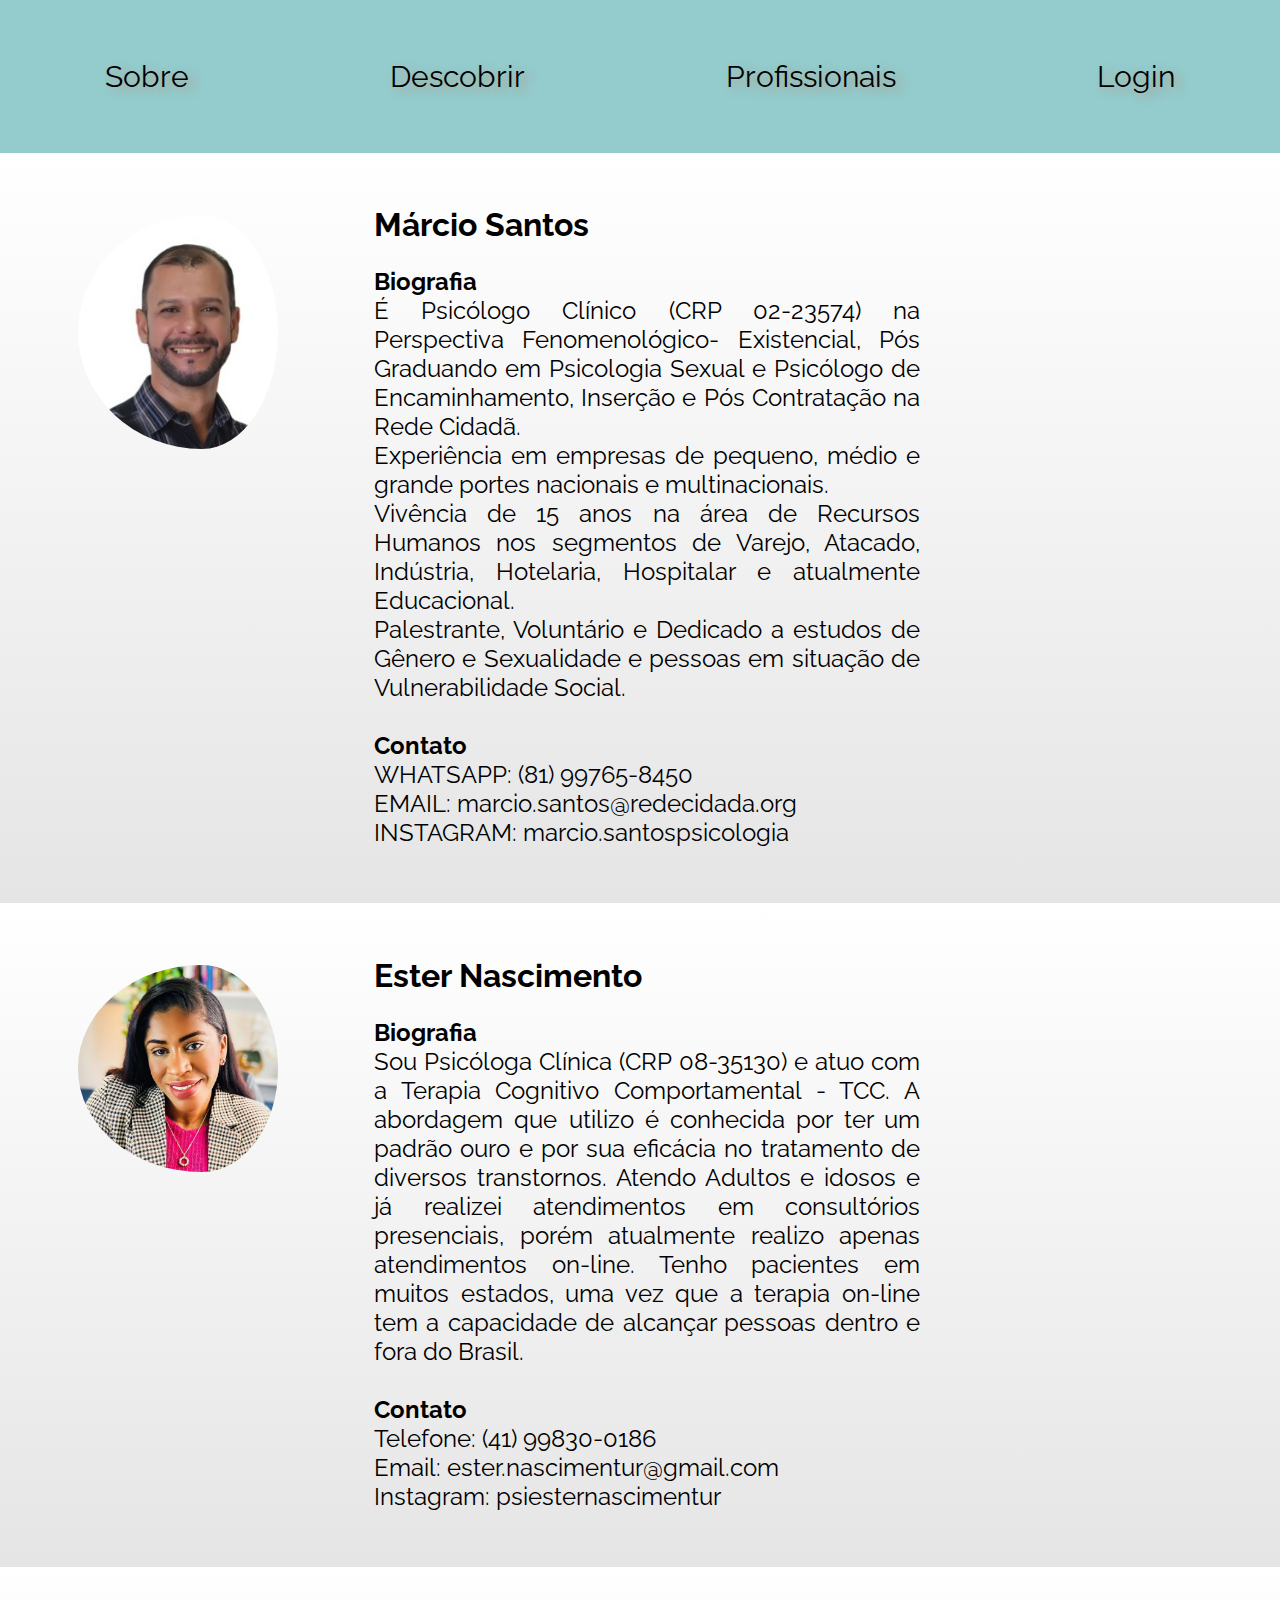
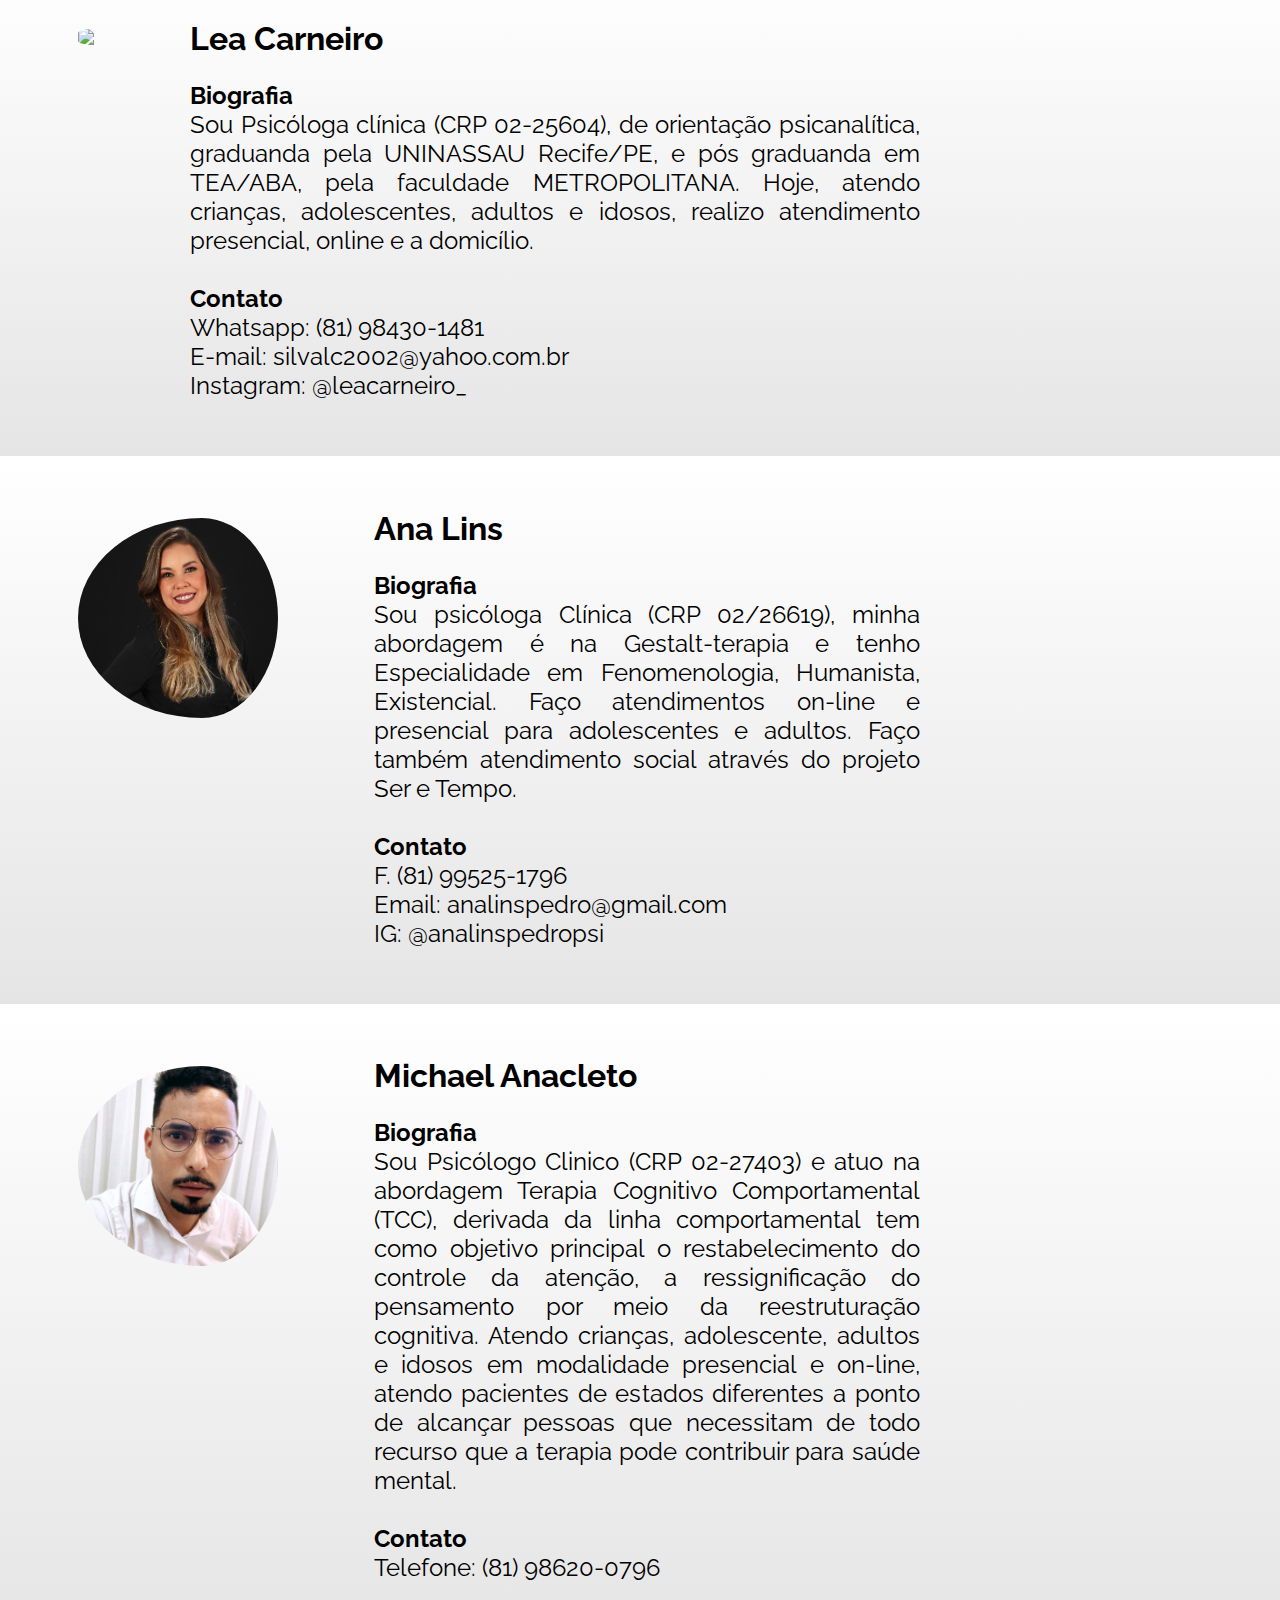
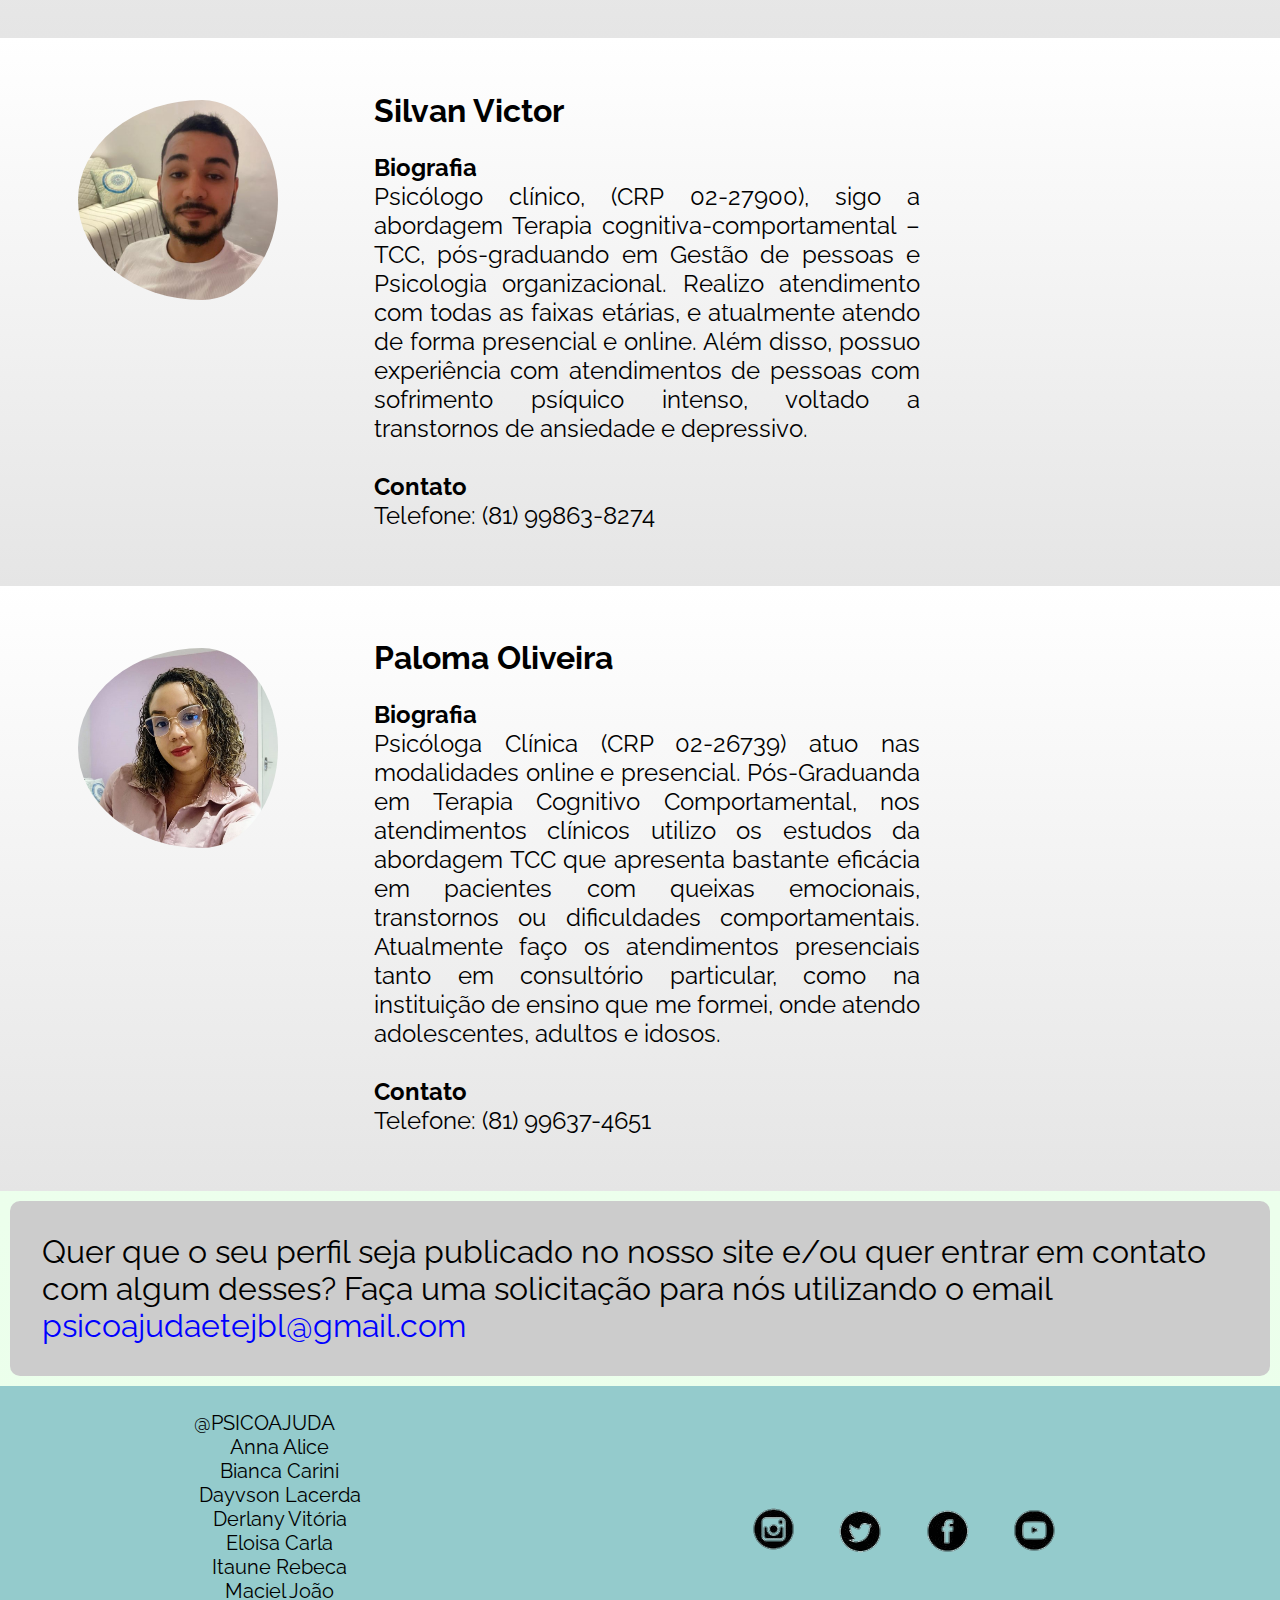
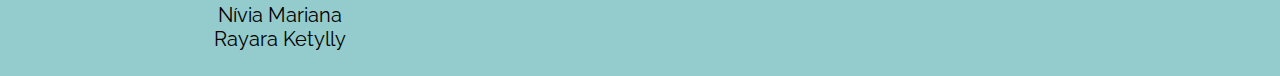
==== medico.html @ 3ae2b4f4 "Add files via upload" ====
<!DOCTYPE html>
<html lang="pt">

<head>
    <meta charset="UTF-8">
    <title>Medicos</title>
    <link rel="stylesheet" type="text/css" href="medico.css" />
</head>

<body>

    <header>

        <a href="index.html">
            <div id="sobre" class="cima">Sobre</div>
        </a>

        <a href="descobrir.html">
            <div id="descobrir" class="cima">Descobrir</div>
        </a>


        <a href="medico.html">
            <div id="medico" class="cima">Profissionais</div>
        </a>

        <a href="esqueleto.html">
            <div id="login" class="cima">Login</div>
        </a>

    </header>

    <div>



        <div class="container">
            <section>
                <img id="mulher" src="marcio.jpg">
            </section>
            <section>
                <h1>Márcio Santos</h1>

                <p id="text5">
                    <b>Biografia</b> <br>
                    É Psicólogo Clínico (CRP 02-23574) na Perspectiva Fenomenológico- Existencial, Pós Graduando em
                    Psicologia Sexual e Psicólogo de Encaminhamento, Inserção e Pós Contratação na Rede Cidadã. <br>
                    Experiência em empresas de pequeno, médio e grande portes nacionais e multinacionais. <br>
                    Vivência de 15 anos na área de Recursos Humanos nos segmentos de Varejo, Atacado, Indústria,
                    Hotelaria, Hospitalar e atualmente Educacional. <br>
                    Palestrante, Voluntário e Dedicado a estudos de Gênero e Sexualidade e pessoas em situação de
                    Vulnerabilidade Social. <br> <br>

                    <b>Contato</b> <br>
                    WHATSAPP: (81) 99765-8450 <br>
                    EMAIL: marcio.santos@redecidada.org <br>
                    INSTAGRAM: marcio.santospsicologia <br>

                </p>

            </section>
        </div>



        <div class="container">
            <section>
                <img id="mulher" src="ester.jpg">
            </section>
            <section>
                <h1>Ester Nascimento</h1>

                <p id="text5">
                    <b>Biografia</b> <br>
                    Sou Psicóloga Clínica (CRP 08-35130) e atuo com a Terapia Cognitivo Comportamental - TCC. A
                    abordagem que utilizo é conhecida por ter um padrão ouro e por sua eficácia no tratamento de
                    diversos transtornos. Atendo Adultos e idosos e já realizei atendimentos em consultórios
                    presenciais, porém atualmente realizo apenas atendimentos on-line. Tenho pacientes em
                    muitos estados, uma vez que a terapia on-line tem a capacidade de alcançar pessoas dentro e
                    fora do Brasil. <br><br>

                    <b>Contato</b> <br>
                    Telefone: (41) 99830-0186 <br>
                    Email: ester.nascimentur@gmail.com <br>
                    Instagram: psiesternascimentur

                </p>

            </section>
        </div>




        <div class="container">
            <section>
                <img id="mulher" src="medica.jpg">
            </section>
            <section>
                <h1>Lea Carneiro</h1>

                <p id="text5">
                    <b>Biografia</b> <br>
                    Sou Psicóloga clínica (CRP 02-25604), de orientação psicanalítica, graduanda pela UNINASSAU
                    Recife/PE, e pós graduanda em TEA/ABA, pela faculdade METROPOLITANA. Hoje, atendo
                    crianças, adolescentes, adultos e idosos, realizo atendimento presencial, online e a domicílio.
                    <br><br>

                    <b>Contato</b> <br>
                    Whatsapp: (81) 98430-1481 <br>
                    E-mail: silvalc2002@yahoo.com.br <br>
                    Instagram: @leacarneiro_
                </p>

            </section>
        </div>

        <!-- ------------------------------------------------------------------------------------------------------------------ -->


        <div class="container">
            <section>
                <img id="mulher" src="ronaldo.jpg ">
            </section>
            <section>
                <h1>Ana Lins</h1>
                <p id="text5">
                    <b>Biografia</b> <br>
                    Sou psicóloga Clínica (CRP 02/26619), minha abordagem é na Gestalt-terapia e tenho
                    Especialidade em Fenomenologia, Humanista, Existencial. Faço atendimentos on-line e
                    presencial para adolescentes e adultos. Faço também atendimento social através do projeto
                    Ser e Tempo. <br><br>

                    <b>Contato</b> <br>
                    F. (81) 99525-1796 <br>
                    Email: analinspedro@gmail.com <br>
                    IG: @analinspedropsi
                </p>



            </section>
        </div>

        <div class="container">
            <section>
                <img id="mulher" src="elias.jpg">
            </section>
            <section>


                <h1>Michael Anacleto</h1>
                <p id="text5">
                    <b>Biografia</b> <br>
                    Sou Psicólogo Clinico (CRP 02-27403) e atuo na abordagem Terapia Cognitivo Comportamental
                    (TCC), derivada da linha comportamental tem como objetivo principal o restabelecimento do
                    controle da atenção, a ressignificação do pensamento por meio da reestruturação cognitiva.
                    Atendo crianças, adolescente, adultos e idosos em modalidade presencial e on-line, atendo
                    pacientes de estados diferentes a ponto de alcançar pessoas que necessitam de todo recurso
                    que a terapia pode contribuir para saúde mental. <br><br>

                    <b>Contato</b> <br>
                    Telefone: (81) 98620-0796
                </p>


            </section>
        </div>

        <div class="container">
            <section>
                <img id="mulher" src="tania.jpg">
            </section>



            <section>
                <h1>Silvan Victor</h1>
                <p id="text5">
                    <b>Biografia</b> <br>

                    Psicólogo clínico, (CRP 02-27900), sigo a abordagem Terapia cognitiva-comportamental – TCC,
                    pós-graduando em Gestão de pessoas e Psicologia organizacional. Realizo atendimento com
                    todas as faixas etárias, e atualmente atendo de forma presencial e online. Além disso, possuo
                    experiência com atendimentos de pessoas com sofrimento psíquico intenso, voltado a
                    transtornos de ansiedade e depressivo. <br><br>

                    <b>Contato</b> <br>
                    Telefone: (81) 99863-8274
                </p>
            </section>
        </div>


        <div class="container">
            <section>
                <img id="mulher" src="maria.jpg">
            </section>


            <section>
                <h1>Paloma Oliveira</h1>
                <p id="text5">
                    <b>Biografia</b>  <br>
                    Psicóloga Clínica (CRP 02-26739) atuo nas modalidades online e presencial. Pós-Graduanda em
                    Terapia Cognitivo Comportamental, nos atendimentos clínicos utilizo os estudos da abordagem
                    TCC que apresenta bastante eficácia em pacientes com queixas emocionais, transtornos ou
                    dificuldades comportamentais. Atualmente faço os atendimentos presenciais tanto em
                    consultório particular, como na instituição de ensino que me formei, onde atendo
                    adolescentes, adultos e idosos. <br><br>
                    <b>Contato</b> <br>
                    Telefone: (81) 99637-4651
                </p>
            </section>
        </div>




    </div>

    <div id="anuncio">
        Quer que o seu perfil seja publicado no nosso site e/ou quer entrar em contato com algum desses? Faça uma
        solicitação para nós utilizando o email
        <div id="email">
            psicoajudaetejbl@gmail.com
        </div>
    </div>




    <footer>
        <p class="ctt">@PSICOAJUDA⠀⠀<br> Anna Alice</br> Bianca Carini<br> Dayvson Lacerda</br> Derlany Vitória</br>
            Eloisa Carla</br>Itaune Rebeca</br> Maciel João </br>Nívia Mariana</br> Rayara Ketylly</p>
        <div id="social">

            <a href="https://instagram.com/psico_ajuda24?igshid=MzRlODBiNWFlZA==">
                <img src="insta.png" target="_blank" alt="insta" id="soc">
            </a>

            <a href="https://x.com/Psico_ajuda?t=ynbPyqrm-tQVNUMPBoNpkQ&s=09">
                <img src="twitter.png" alt="twt" id="soc">
            </a>

            <a href="https://www.facebook.com/profile.php?id=61552088766012&mibextid=ZbWKwL">
                <img src="face.png" alt="face" id="soc">
            </a>

            <a href="https://youtube.com/@Psicoajuda-yl5be?si=GUYVk2dxieDjuecn">
                <img src="youtube.png" alt="YT" id="soc">
            </a>
        </div>
    </footer>




</body>

</html>
---- medico.css ----
@import url('https://fonts.googleapis.com/css2?family=Kaisei+HarunoUmi&display=swap');

@import url('https://fonts.googleapis.com/css2?family=Gloock&family=Raleway&display=swap');

#caixote {
	margin: 30px;
	padding-top: 0;
}

#um {
	border-radius: 10px;

}


#dois {
	background-color: #8eaa95;
	box-shadow: 10px 10px 0px -3px rgba(255, 255, 255), 10px 10px rgba(0, 0, 0, 0.4), 20px 20px 0px -3px rgba(255, 255, 255), 20px 20px rgba(0, 0, 0, 0.3);




}


.container {
	display: flex;
	width: 100%;
}

#mulher {
	width: 400px;
	margin: 30px 0 0 30px;
	padding-right: 0em;

}

#texto {
	max-width: 1200px;
}

.bee {
	display: inline-block;
	width: 42%;
	margin: 10px;
	padding: 20px;
	text-align: justify;
	margin-top: 0px;
}

#descricao {}

header {
	background-color: #94CBCC;
	padding: 5px;
	text-align: center;
	display: flex;
	margin-bottom: 0px;
	margin: auto;
	justify-content: space-around;
}

section {
	background: -webkit-gradient(linear, left top, left bottom, from(white), to(rgb(229, 229, 229))) no-repeat;
	padding: 2em 4em 2em 3em;
	padding-right: 0em;
	align-items: center;

}

#text5 {
	font-size: 1.5em;
	padding-right: 15em;
	text-align: justify;
}


footer {
	background-color: #94CBCC;
	padding: 5px;
	text-align: center;
	font-size: 20px;
	display: flex;

	align-items: center;

	margin-bottom: 0px;
	margin: auto;
	justify-content: space-around;
}

body {
	/*
			background: -webkit-gradient(linear, left top, left bottom, from(black), to(#dfffd5)) no-repeat;
			*/
	background: -webkit-gradient(linear, left top, left bottom, from(white), to(#eaffea)) no-repeat;
	font-family: 'Gloock', serif;
	font-family: 'Raleway', sans-serif;
	margin: 0;
	margin: 0;
	padding: 0;
}

img {
	float: center;
	margin: 0px 20px 0px 0px;
	vertical-align: top;
	display: inline;
}

#psico {
	width: 150px;
	height: auto;
	vertical-align: justify;
}



.cima {
	color: #000000;
	display: inline-block;
	margin: 54px 30px;
	text-align: center;
	padding: 0px;
	font-size: 30px;
	background-color: #94CBCC;
	text-shadow: rgba(180, 145, 123, 0.7)6px 4px 9px;
}



a {
	text-decoration: none;
	color: black;
}

.gold {
	margin: 50%;
}



.botoes {

	display: flex;
	justify-content: center;
	padding: 2em;
}

#ghost {
	width: 20%;
	border-radius: 25px;
	/* opacity: 0.8;
    filter: blur(5px); */
	border: 10px;
	border-width: 5px;
	border-style: dashed;
}

#clica {
	position: absolute;
	margin-top: 25%;
	font-size: 2em;
	letter-spacing: 7px;
}

#paragrafo {

	margin: 0 50px 50px 50px;

}

#up {

	display: flex;
	background: -webkit-gradient(linear, left top, right top, from(#ffffff), to(#f9ffff)) no-repeat;
	border-left: solid;
	border-width: 5px;
	padding: 2px 0 2px 5px;
	font-style: italic;
}

#mulher {
	width: 200px;
	border-radius: 100%;
	padding-right: 3em;
}

#anuncio {
	max-width: 100%;
	background: #cccccc;
	font-size: 2em;
	margin: 10px;
	padding: 1em;
	border-radius: 10px;
}

#email {
	color: blue;
}

@media (max-width: 768px) {
	.bee {
		display: inline-block;
		margin: auto;
		padding: 20px;
		text-align: justify;
		margin-top: 0px;
		align-items: flex-start;
		font-size: 15px;
	}

	#caixote {
		display: flex;
		align-items: center;
		max-width: 500px;
		min-width: 300px;

		display: flex;
		flex-direction: column;
		margin-bottom: 2em;
		margin: auto;

	}

	.cima {
		color: #000000;
		display: inline-block;
		margin: auto;
		text-align: center;
		padding: 15px;
		font-size: 15px;
		background-color: #94CBCC;
		margin-top: 10px;
		text-shadow: rgba(180, 145, 123, 0.7)6px 4px 9px;
	}

	#psico {
		width: auto;
		height: 90px;
	}


	footer {
		font-size: 15px;
	}

	#soc {
		width: 50px;

	}

	#anuncio {
		font-size: 20px;
	}

	#mulher {
		width: 100px;
	}
}
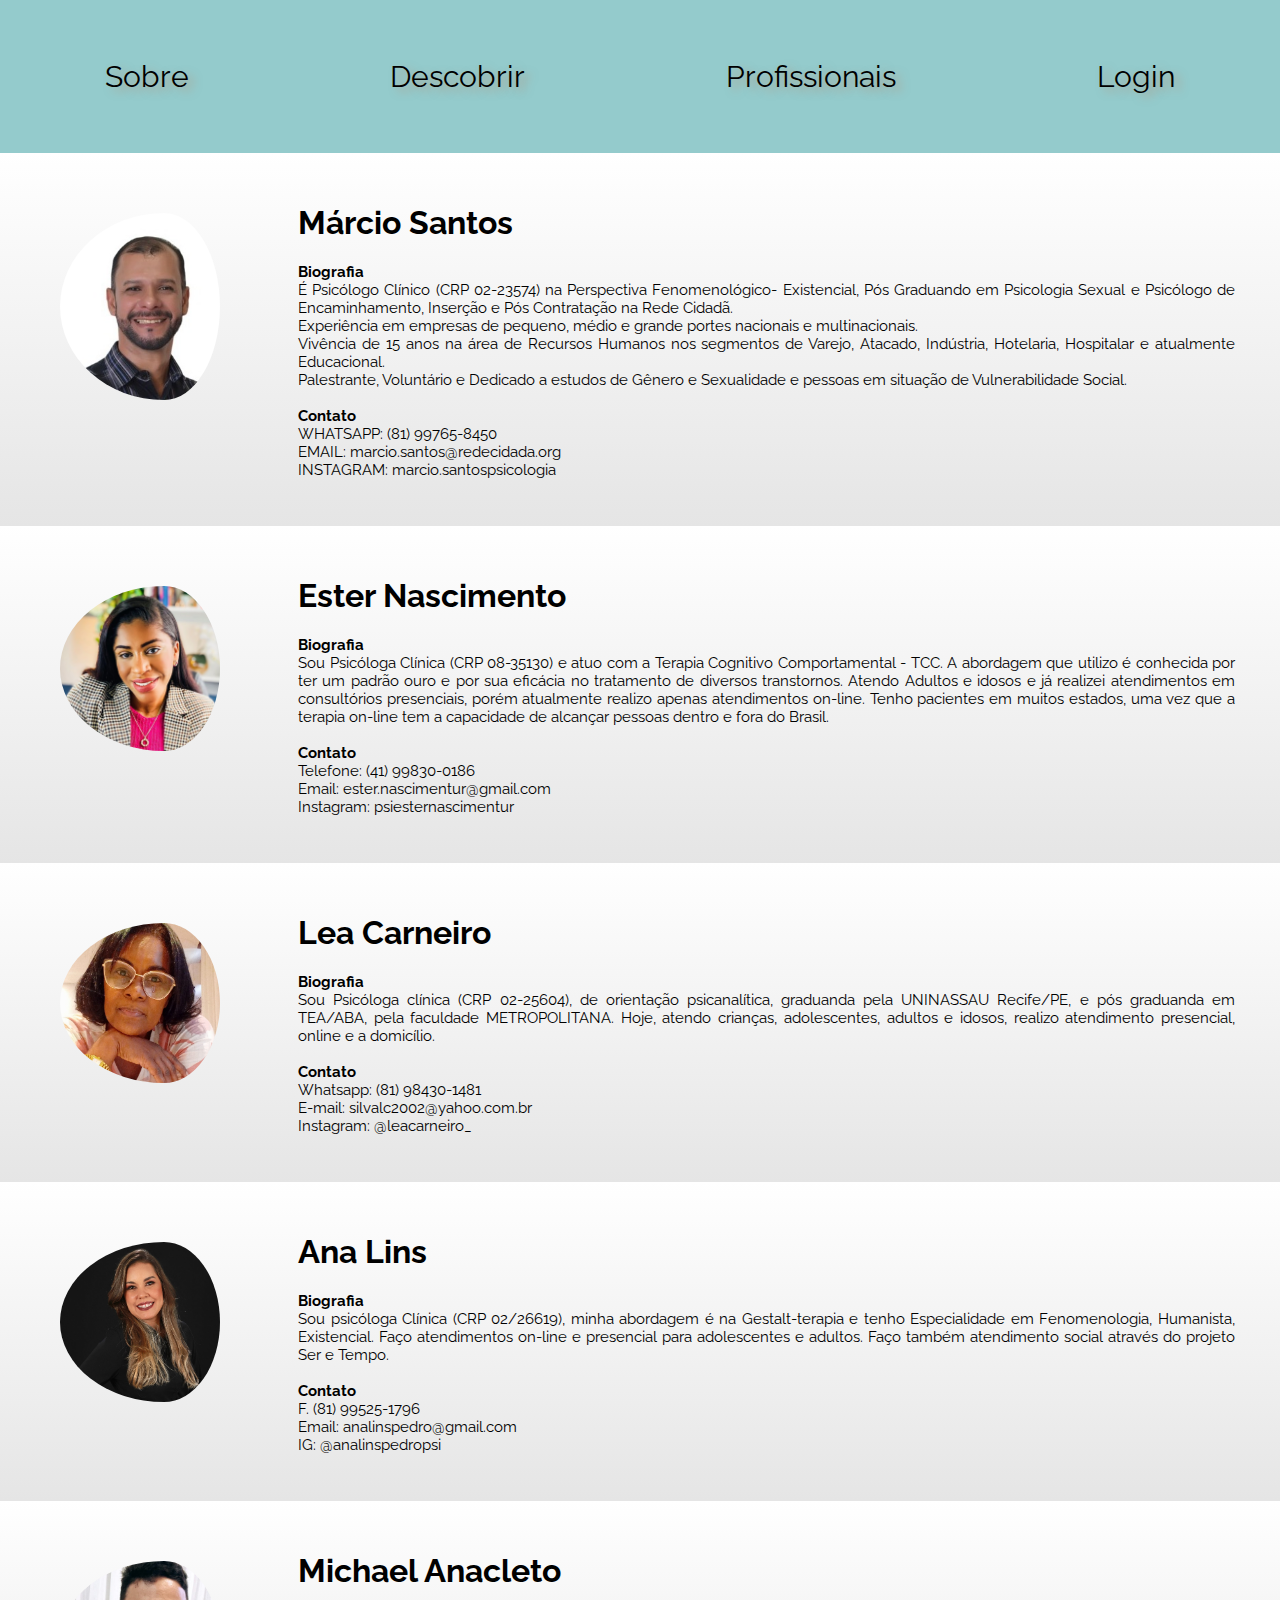
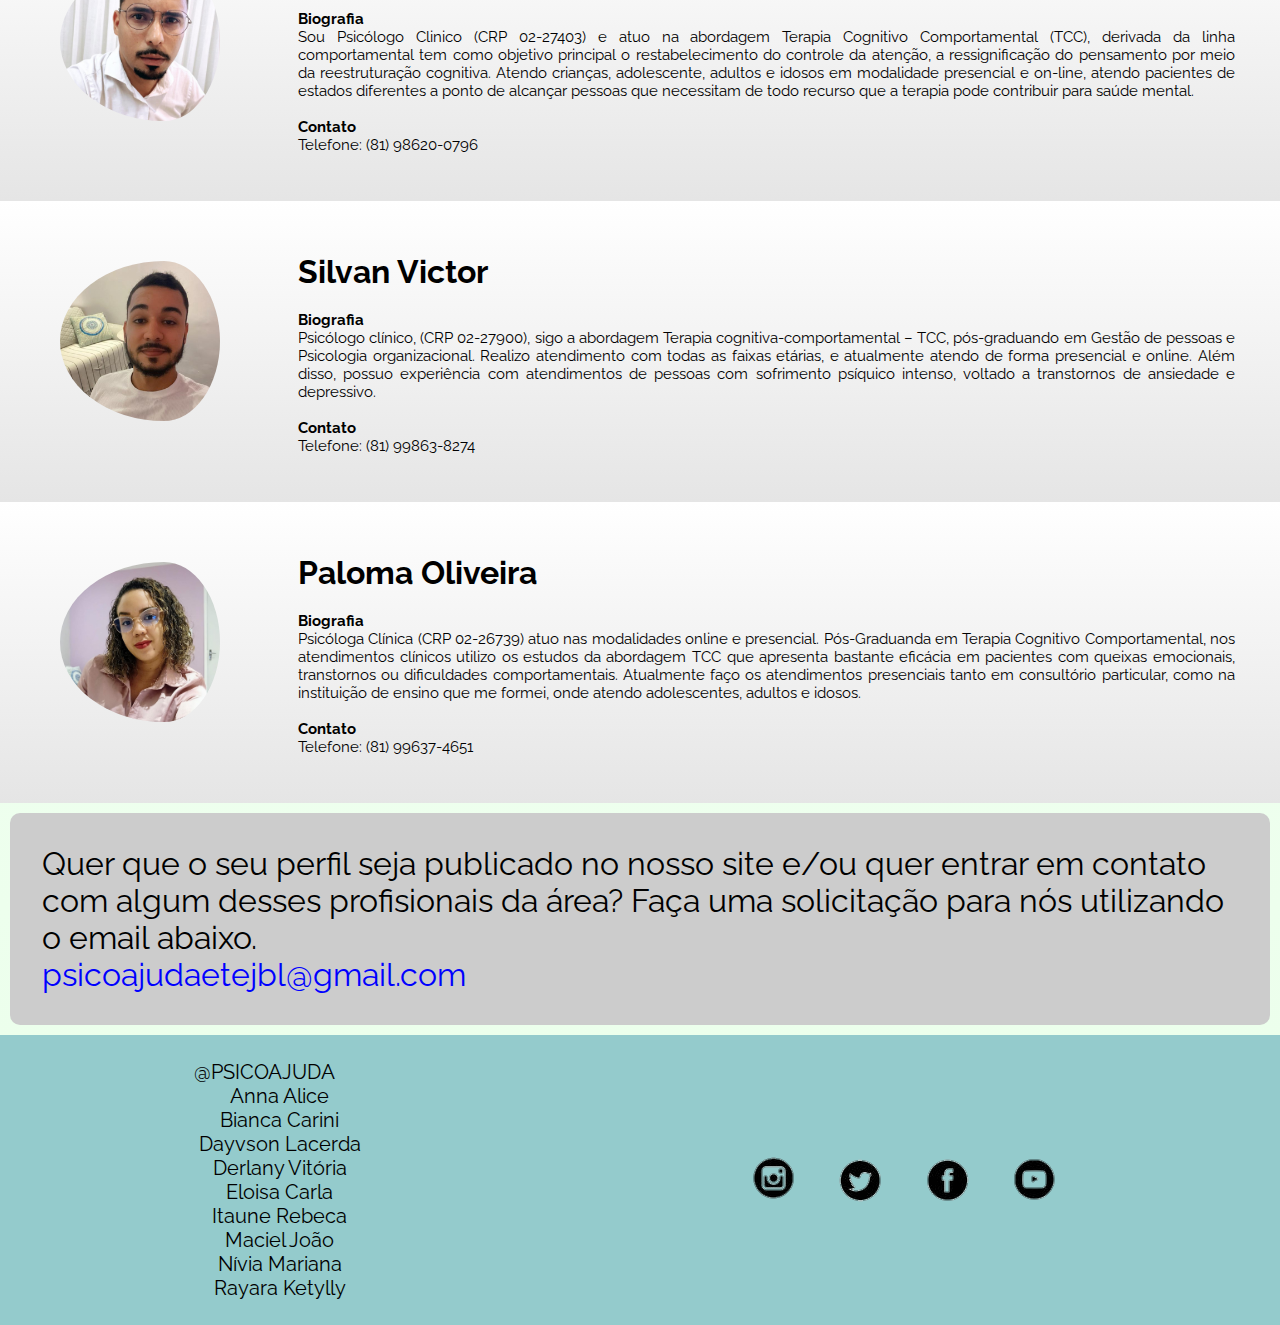
==== commit 774bb0e3: "Update medico.html" ====
--- a/medico.html
+++ b/medico.html
@@ -220,8 +220,8 @@
     </div>
 
     <div id="anuncio">
-        Quer que o seu perfil seja publicado no nosso site e/ou quer entrar em contato com algum desses? Faça uma
-        solicitação para nós utilizando o email
+        Quer que o seu perfil seja publicado no nosso site e/ou quer entrar em contato com algum desses profisionais da área? Faça uma
+        solicitação para nós utilizando o email abaixo.
         <div id="email">
             psicoajudaetejbl@gmail.com
         </div>
@@ -258,4 +258,4 @@
 
 </body>
 
-</html>+</html>
--- a/medico.css
+++ b/medico.css
@@ -29,7 +29,7 @@
 }
 
 #mulher {
-	width: 400px;
+	width: 350px;
 	margin: 30px 0 0 30px;
 	padding-right: 0em;
 
@@ -64,13 +64,15 @@
 	background: -webkit-gradient(linear, left top, left bottom, from(white), to(rgb(229, 229, 229))) no-repeat;
 	padding: 2em 4em 2em 3em;
 	padding-right: 0em;
+	padding-left: 30px;
+        padding-top: 30px;
 	align-items: center;
 
 }
 
 #text5 {
-	font-size: 1.5em;
-	padding-right: 15em;
+	font-size: 15px;
+	padding-right: 3em;
 	text-align: justify;
 }
 
@@ -181,7 +183,7 @@
 }
 
 #mulher {
-	width: 200px;
+	width: 160px;
 	border-radius: 100%;
 	padding-right: 3em;
 }
@@ -257,4 +259,4 @@
 	#mulher {
 		width: 100px;
 	}
-}+}
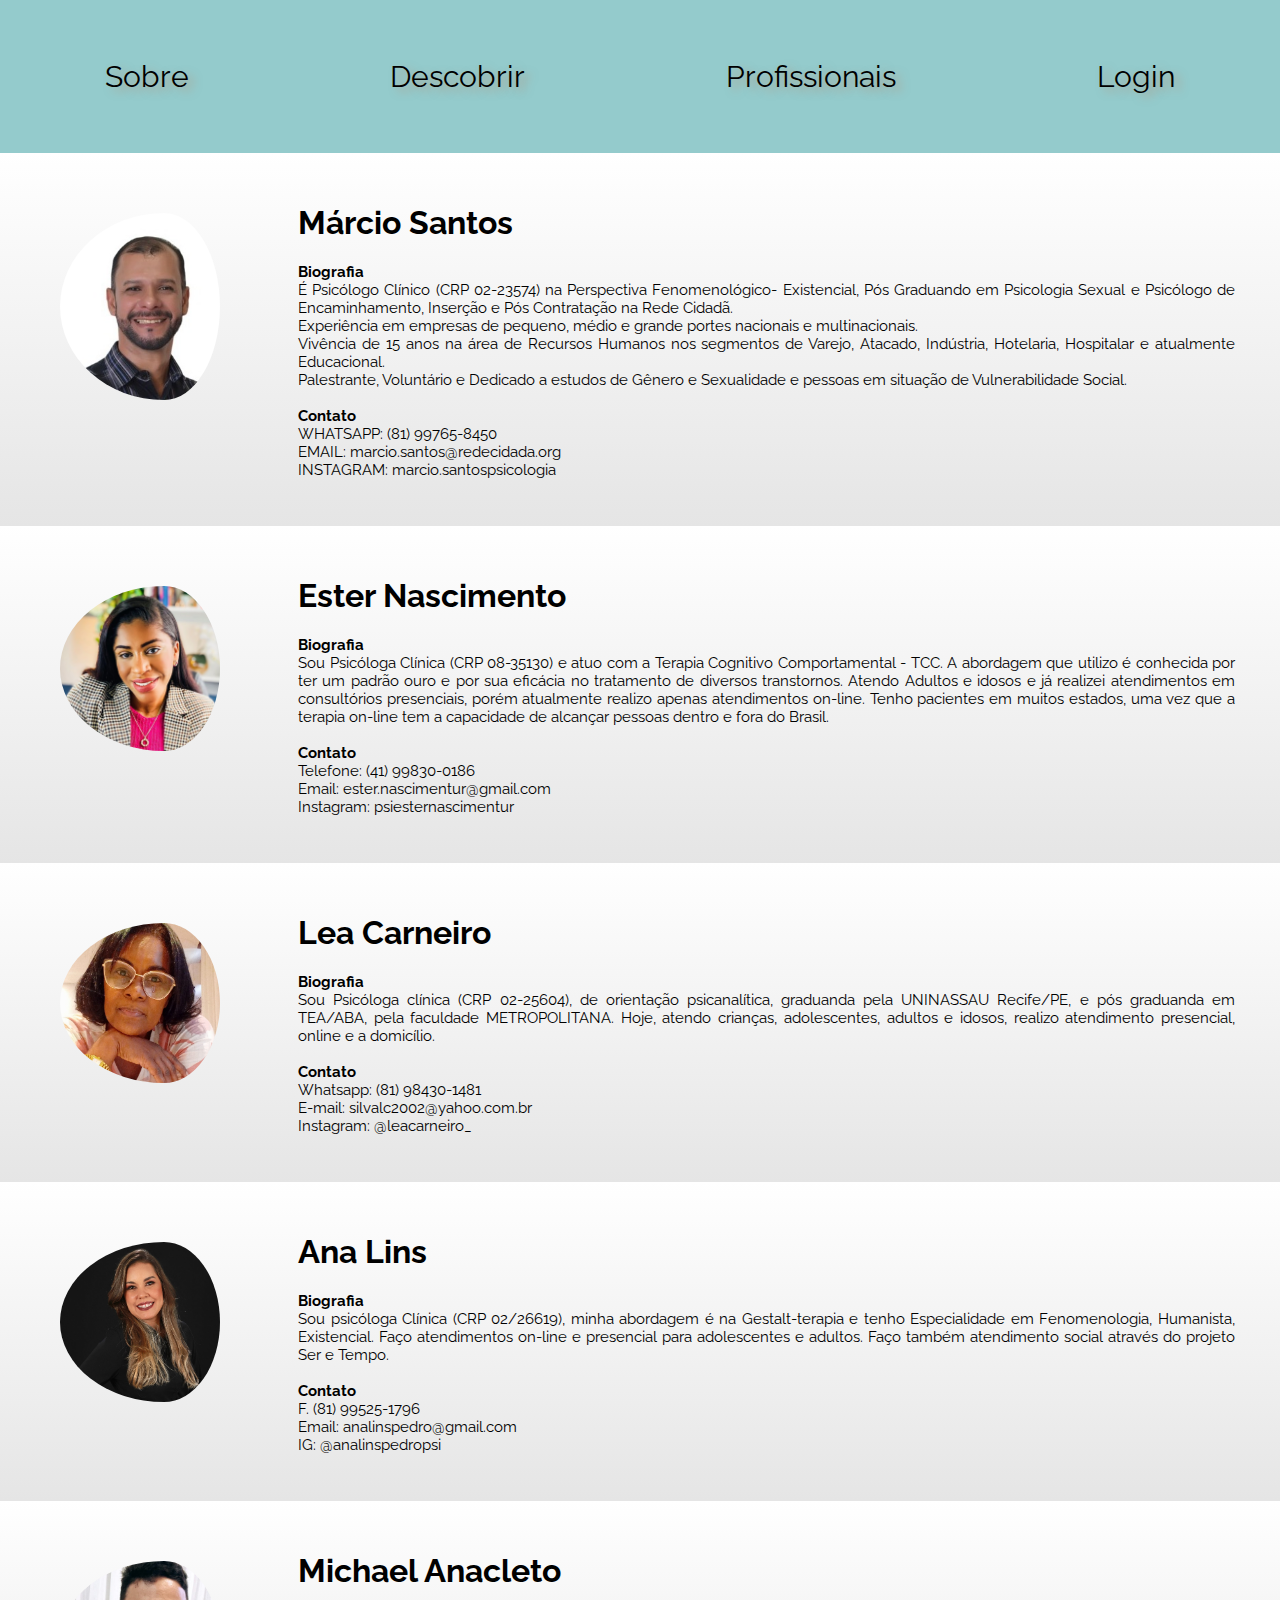
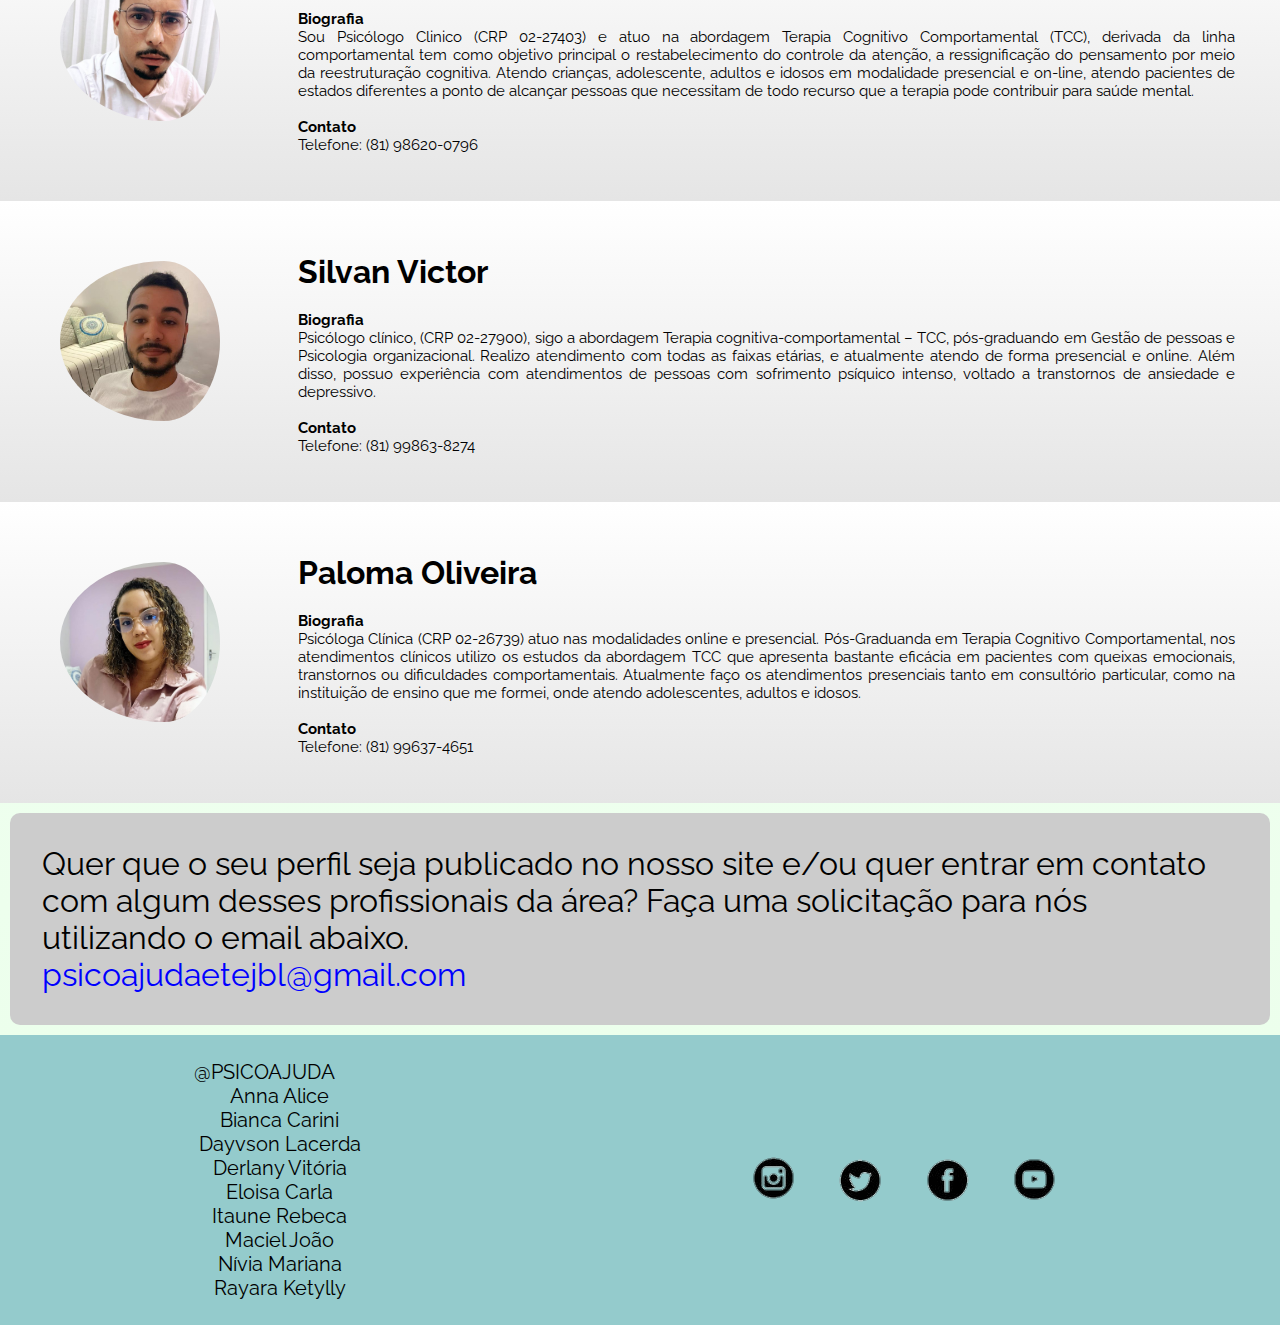
==== commit 698976f6: "Update medico.html" ====
--- a/medico.html
+++ b/medico.html
@@ -220,7 +220,7 @@
     </div>
 
     <div id="anuncio">
-        Quer que o seu perfil seja publicado no nosso site e/ou quer entrar em contato com algum desses profisionais da área? Faça uma
+        Quer que o seu perfil seja publicado no nosso site e/ou quer entrar em contato com algum desses profissionais da área? Faça uma
         solicitação para nós utilizando o email abaixo.
         <div id="email">
             psicoajudaetejbl@gmail.com
